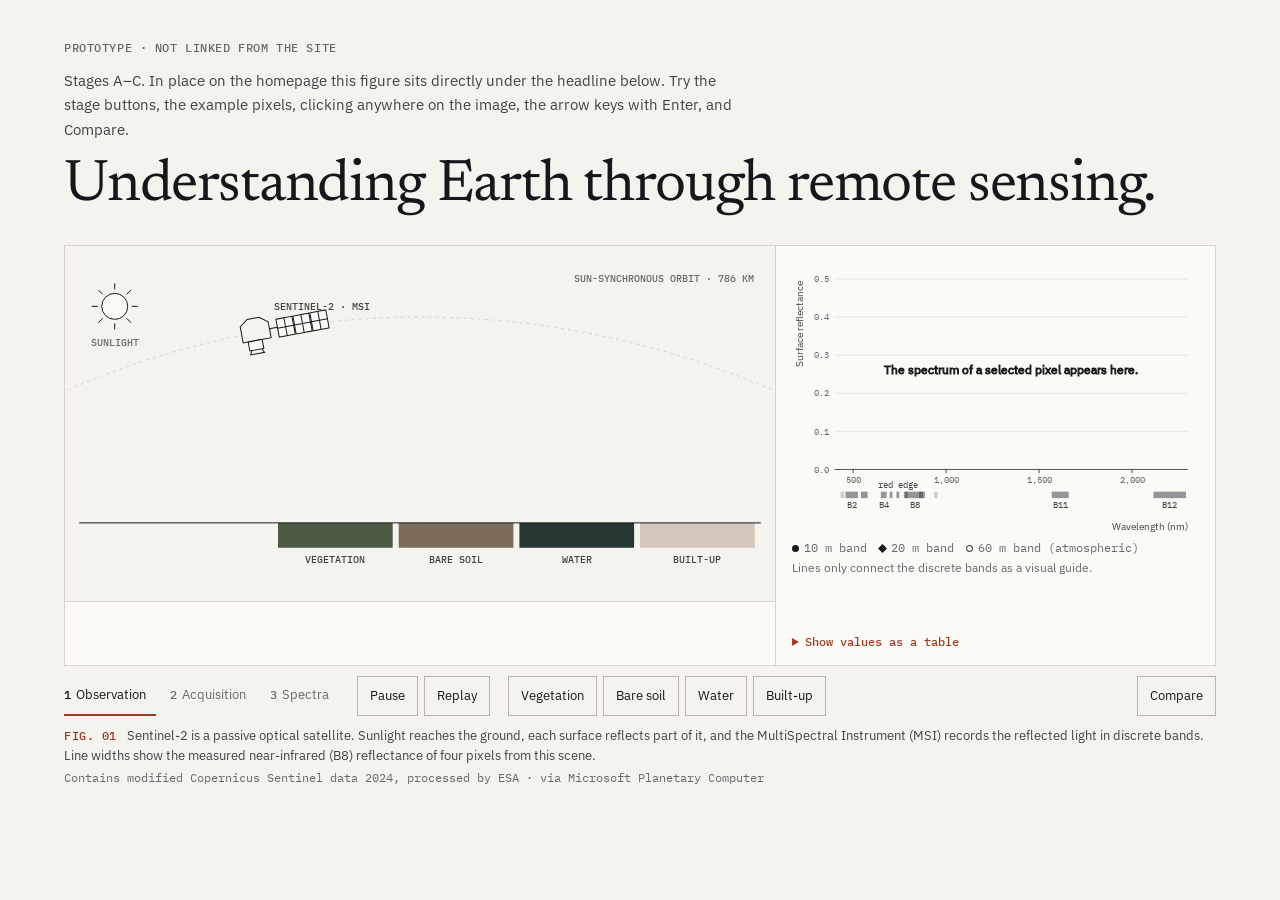
==== sentinel2-prototype.html @ f4c38069 "Prototype: interactive Sentinel-2 spectral visualization (stages A-C) - tools/sentinel2/prepare_scen" ====
<!doctype html>
<html lang="en">
  <head>
    <meta charset="utf-8">
    <meta name="viewport" content="width=device-width, initial-scale=1">
    <meta name="robots" content="noindex">
    <title>Prototype: Sentinel-2 spectral visualization</title>
    <link rel="stylesheet" href="styles.css?v=65">
    <link rel="stylesheet" href="s2-viz.css?v=1">
    <script src="s2-viz.js?v=1" defer></script>
    <style>
      body{padding:40px var(--gutter) 64px;max-width:1440px;margin:0 auto}
      .proto-note{max-width:46em;color:var(--ink-2);font-size:15px}
      .proto-h1{font:400 clamp(40px,4.6vw,72px)/1 var(--serif);letter-spacing:-.02em;margin:10px 0 28px}
    </style>
  </head>
  <body>
    <p class="eyebrow">Prototype · not linked from the site</p>
    <p class="proto-note">Stages A–C. In place on the homepage this figure sits directly under the headline below. Try the stage buttons, the example pixels, clicking anywhere on the image, the arrow keys with Enter, and Compare.</p>
    <h1 class="proto-h1">Understanding Earth through remote sensing.</h1>

    <figure class="s2viz" data-s2viz data-src="assets/s2/">
      <img class="s2viz-fallback" src="assets/s2/truecolor.webp" width="432" height="216" alt="Sentinel-2 true-colour image of the south shore of the Geiseltalsee at Braunsbedra, Germany, 28 August 2024: the lake at the top, the town in the middle and harvested fields at the bottom.">
      <figcaption><span class="fig-no">Fig. 01</span><span class="s2viz-caption">Sentinel-2 Level-2A image of the south shore of the Geiseltalsee at Braunsbedra, Germany, 28 August 2024.</span><span class="s2viz-credit">Contains modified Copernicus Sentinel data 2024, processed by ESA · via Microsoft Planetary Computer</span></figcaption>
    </figure>
  </body>
</html>
---- styles.css ----
/* ==========================================================================
   Dr. Yaron Ogen — Scientific Editorial Minimalism
   One stylesheet, one set of tokens. Colour comes from the figures; the
   interface stays in ink on map paper with a single iron-oxide accent.
   ========================================================================== */

/* Fonts (self-hosted, latin subset) */
@font-face{font-family:"Newsreader";src:url("fonts/newsreader-latin-400-normal.woff2") format("woff2");font-weight:400;font-style:normal;font-display:swap}
@font-face{font-family:"Newsreader";src:url("fonts/newsreader-latin-400-italic.woff2") format("woff2");font-weight:400;font-style:italic;font-display:swap}
@font-face{font-family:"Newsreader";src:url("fonts/newsreader-latin-500-normal.woff2") format("woff2");font-weight:500;font-style:normal;font-display:swap}
@font-face{font-family:"IBM Plex Sans";src:url("fonts/ibm-plex-sans-latin-400-normal.woff2") format("woff2");font-weight:400;font-style:normal;font-display:swap}
@font-face{font-family:"IBM Plex Sans";src:url("fonts/ibm-plex-sans-latin-400-italic.woff2") format("woff2");font-weight:400;font-style:italic;font-display:swap}
@font-face{font-family:"IBM Plex Sans";src:url("fonts/ibm-plex-sans-latin-600-normal.woff2") format("woff2");font-weight:600;font-style:normal;font-display:swap}
@font-face{font-family:"IBM Plex Mono";src:url("fonts/ibm-plex-mono-latin-400-normal.woff2") format("woff2");font-weight:400;font-style:normal;font-display:swap}
@font-face{font-family:"IBM Plex Mono";src:url("fonts/ibm-plex-mono-latin-500-normal.woff2") format("woff2");font-weight:500;font-style:normal;font-display:swap}

:root{
  color-scheme:light;
  --paper:#F5F3EE;      /* page ground, matched to the figures' own background */
  --surface:#FBFAF7;    /* figure frames, dialogs */
  --ink:#15181A;        /* all headings and body */
  --ink-2:#3E4447;      /* secondary text */
  --muted:#646A6D;      /* metadata (5.3:1 on paper) */
  --rule:#D8D4CB;       /* hairlines */
  --rule-strong:#B9B4A9;
  --accent:#9A3B22;     /* iron oxide: links, figure labels, active nav only */
  --accent-ink:#7A2C17;
  --accent-tint:#EFE3DC;
  --error:#A3261B;

  --serif:"Newsreader",Georgia,"Times New Roman",serif;
  --sans:"IBM Plex Sans",system-ui,"Segoe UI",Arial,sans-serif;
  --mono:"IBM Plex Mono",ui-monospace,Consolas,monospace;

  --side:260px;
  --gutter:clamp(20px,5vw,72px);
  --measure:38em;
}

/* Base */
*,*::before,*::after{box-sizing:border-box}
html{background:var(--paper);scroll-behavior:smooth;scroll-padding-top:80px;-webkit-text-size-adjust:100%}
body{margin:0;background:var(--paper);color:var(--ink);font:16px/1.65 var(--sans);-webkit-font-smoothing:antialiased;text-rendering:optimizeLegibility}
a{color:inherit}
img{max-width:100%}
button{font:inherit;color:inherit}
h1,h2,h3,h4,p{margin-top:0}
h1,h2{font-family:var(--serif);font-weight:400;letter-spacing:-.015em;color:var(--ink)}
h1 em,h2 em{font-style:normal;color:inherit}
::selection{background:var(--accent-tint);color:var(--ink)}
:focus-visible{outline:2px solid var(--accent);outline-offset:3px;border-radius:1px}
.screen-reader-only{position:absolute;width:1px;height:1px;padding:0;margin:-1px;overflow:hidden;clip:rect(0,0,0,0);white-space:nowrap;border:0}
.skip-link{position:fixed;z-index:200;top:8px;left:8px;padding:10px 14px;background:var(--ink);color:var(--paper);transform:translateY(-160%)}
.skip-link:focus{transform:none}

.section-wrap{padding-left:var(--gutter);padding-right:var(--gutter)}
.page-view{max-width:calc(1320px + 2 * var(--gutter));min-height:calc(100vh - 90px)}
.page-view[hidden]{display:none!important}

/* Small type roles */
.eyebrow,.project-meta,.pub-meta,.label{font:500 11.5px/1.45 var(--mono);letter-spacing:.05em;text-transform:uppercase;color:var(--muted);margin:0 0 12px}
.eyebrow-light{color:var(--muted)}

/* Links and buttons */
.button{display:inline-flex;align-items:center;gap:10px;min-height:46px;padding:0 18px;border:1px solid var(--ink);background:var(--ink);color:var(--paper);text-decoration:none;font:600 14px/1 var(--sans);cursor:pointer;touch-action:manipulation;transition:background .15s,color .15s}
.button:hover{background:var(--paper);color:var(--ink)}
.text-link{font:600 14px/1.4 var(--sans);color:var(--accent);text-decoration:underline;text-decoration-thickness:1px;text-underline-offset:4px}
.text-link:hover{color:var(--accent-ink)}
.text-link span,.button span{font-family:var(--sans)}
.article-link{display:inline-flex;align-items:center;gap:6px;margin-top:10px;color:var(--accent);font:500 12.5px/1.4 var(--mono);text-decoration:underline;text-decoration-thickness:1px;text-underline-offset:4px;text-decoration-color:color-mix(in srgb,var(--accent) 45%,transparent)}
.article-link:hover{color:var(--accent-ink);text-decoration-color:currentColor}

/* ==========================================================================
   Navigation
   ========================================================================== */
.mobile-brand{display:none}
.menu-button{display:none}
.site-sidebar{position:fixed;z-index:40;inset:0 auto 0 0;width:var(--side);padding:32px 24px 22px;background:var(--paper);border-right:1px solid var(--rule);display:flex;flex-direction:column;overflow-y:auto}
.wordmark{display:flex;align-items:center;gap:12px}
.wordmark-photo-button{flex:none;padding:0;margin:0;border:0;background:none;cursor:zoom-in;line-height:0}
.wordmark-mark{display:block;overflow:hidden}
.wordmark-photo img{display:block;width:100%;height:100%;object-fit:cover;object-position:50% 14%;filter:grayscale(1)}
.sidebar-wordmark .wordmark-mark{width:42px;height:56px}
.wordmark-name{display:block;white-space:nowrap}
.sidebar-wordmark .wordmark-sub{font-size:12px}
.sidebar-wordmark .wordmark-sub>span{display:block;white-space:nowrap}
.wordmark-text{display:block;text-decoration:none;font:500 19px/1.15 var(--serif);color:var(--ink)}
.wordmark-sub{display:block;margin-top:4px;font:12px/1.45 var(--sans);color:var(--muted)}
.primary-nav{display:flex;flex-direction:column;margin-top:40px}
.primary-nav a{display:flex;align-items:center;min-height:42px;padding:0 0 0 12px;margin-left:-12px;color:var(--ink-2);text-decoration:none;font:15px/1.2 var(--sans);border-left:2px solid transparent;transition:color .15s}
.primary-nav a:hover{color:var(--ink)}
.primary-nav a[aria-current=page]{color:var(--ink);font-weight:600;border-left-color:var(--accent)}
.primary-nav small{display:none}
.sidebar-footer{margin-top:auto;padding-top:14px;border-top:1px solid var(--rule);font:12.5px/1.6 var(--sans);color:var(--muted)}
.sidebar-footer p{margin:0 0 8px}
.sidebar-footer>a{color:var(--accent);font-weight:600;text-decoration:underline;text-underline-offset:3px;text-decoration-thickness:1px}
.sidebar-footer small{display:block;margin-top:14px;font:11.5px var(--mono)}
.main-content{margin-left:var(--side);min-width:0}
.main-content:focus{outline:none}
@media(min-width:861px) and (max-height:760px){.site-sidebar{padding-top:22px}.primary-nav{margin-top:24px}.primary-nav a{min-height:36px}}

/* ==========================================================================
   Home
   ========================================================================== */
.hero{display:grid;grid-template-columns:minmax(0,7fr) minmax(0,6fr);gap:clamp(28px,4vw,64px);align-items:end;padding-top:clamp(48px,9vh,96px);padding-bottom:40px;border-bottom:1px solid var(--ink);margin-left:var(--gutter);margin-right:var(--gutter);padding-left:0;padding-right:0;min-height:0}
.hero h1{font-size:clamp(46px,5.4vw,86px);line-height:1;letter-spacing:-.02em;margin:0 0 26px}
.hero-intro{font-size:17.5px;line-height:1.65;color:var(--ink-2);max-width:32em;margin:0 0 30px}
.hero-actions{display:flex;flex-wrap:wrap;align-items:center;gap:14px 24px}
.hero-plate{margin:0}
.hero-plate .image-lightbox-trigger{padding:10px}
.scales-intro{margin:40px var(--gutter) 0;font:500 11.5px/1.45 var(--mono);letter-spacing:.05em;text-transform:uppercase;color:var(--muted)}
.scales{display:grid;grid-template-columns:repeat(4,minmax(0,1fr));margin:14px var(--gutter) 0;border-top:1px solid var(--rule);border-bottom:1px solid var(--rule);padding:0;list-style:none}
.scales li{padding:22px 22px 26px;border-left:1px solid var(--rule)}
.scales li:first-child{border-left:0;padding-left:0}
.scales .label{color:var(--accent);margin-bottom:8px}
.scales h2{font:500 19px/1.3 var(--serif);letter-spacing:0;margin:0 0 6px}
.scales p{margin:0 0 10px;font-size:14px;line-height:1.6;color:var(--muted)}
.scales a{font:500 12.5px var(--mono);color:var(--accent);text-decoration:underline;text-underline-offset:3px;text-decoration-thickness:1px}

/* ==========================================================================
   Figures (shared)
   ========================================================================== */
.image-lightbox-trigger{position:relative;display:block;width:100%;padding:8px;border:1px solid var(--rule);background:var(--surface);cursor:zoom-in;line-height:0;text-align:left;transition:border-color .15s}
.image-lightbox-trigger:hover{border-color:var(--rule-strong)}
.image-lightbox-trigger img{display:block;width:100%;height:auto;object-fit:contain}
.image-zoom-hint{position:absolute;right:14px;bottom:14px;padding:6px 9px;background:var(--ink);color:var(--paper);font:500 11.5px/1 var(--mono);opacity:0;transition:opacity .15s}
.image-zoom-hint span{margin-left:4px}
.image-lightbox-trigger:hover .image-zoom-hint,.image-lightbox-trigger:focus-visible .image-zoom-hint{opacity:1}
figcaption,.fig-caption{margin-top:10px;font:13px/1.55 var(--sans);color:var(--ink-2)}
.fig-no{display:inline-block;margin-right:10px;font:500 11.5px/1.55 var(--mono);letter-spacing:.05em;color:var(--accent);text-transform:uppercase}

/* ==========================================================================
   Section headings
   ========================================================================== */
.section{padding-top:clamp(56px,9vh,96px);padding-bottom:clamp(64px,10vh,112px)}
.section-heading{display:grid;grid-template-columns:minmax(0,6fr) minmax(0,7fr);gap:clamp(20px,4vw,64px);align-items:end;margin-bottom:40px;padding-bottom:18px;border-bottom:1px solid var(--ink)}
.section-heading .eyebrow{margin-bottom:10px}
.section-heading h2,.about-copy h2,.experience-intro h2,.contact-content h2{font-size:clamp(34px,3.8vw,54px);line-height:1.05;margin:0}
.heading-aside{margin:0;max-width:36em;color:var(--ink-2);font-size:15px;line-height:1.6}

/* ==========================================================================
   Expertise — figure-led atlas
   ========================================================================== */
.expertise-grid{display:grid;grid-template-columns:repeat(12,minmax(0,1fr));gap:56px 36px}
.service-card{grid-column:span 4;display:flex;flex-direction:column;min-width:0}
.service-card:nth-child(1){grid-column:span 7}
.service-card:nth-child(2){grid-column:span 5}
.service-card .card-number{display:none}
.service-image{margin:0 0 16px}
.service-image figcaption{font-size:12.5px;color:var(--muted)}
.service-card h3{font:600 18px/1.35 var(--sans);letter-spacing:-.01em;margin:0 0 6px}
.service-card>p{margin:0 0 12px;font-size:15px;line-height:1.6;color:var(--ink-2);max-width:var(--measure)}
.service-card ul{list-style:none;margin:4px 0 0;padding:12px 0 0;border-top:1px solid var(--rule);font:12.5px/1.75 var(--mono);color:var(--muted)}
.service-card li{display:inline}
.service-card li+li::before{content:" · ";color:var(--rule-strong)}

/* ==========================================================================
   Research — notebook rows
   ========================================================================== */
.research-project-grid{border-top:1px solid var(--rule)}
.research-project-card{display:grid;grid-template-columns:minmax(180px,300px) minmax(0,1fr);gap:clamp(22px,4vw,56px);padding:36px 0;border-bottom:1px solid var(--rule);align-items:start}
.research-row-media{min-width:0}
.project-image{margin:0}
.project-image img{display:block;width:auto;max-width:100%;height:auto;max-height:220px;border:1px solid var(--rule);background:var(--surface)}
.project-image figcaption{font-size:12.5px;color:var(--muted)}
.research-row-copy{min-width:0;display:flex;flex-direction:column;align-items:flex-start}
.research-row-copy .project-meta{color:var(--accent)}
.research-project-card h3{font:500 clamp(22px,2.1vw,28px)/1.2 var(--serif);letter-spacing:-.01em;margin:0 0 10px}
.research-summary{margin:0 0 16px;font-size:15.5px;line-height:1.65;color:var(--ink-2);max-width:var(--measure)}
.research-row-actions{display:flex;flex-wrap:wrap;gap:10px;margin:0 0 16px}
.read-more-open,.project-gallery-open{display:inline-flex;align-items:center;gap:8px;min-height:42px;padding:0 14px;border:1px solid var(--rule-strong);background:transparent;color:var(--ink);font:600 13.5px/1 var(--sans);cursor:pointer;touch-action:manipulation;transition:border-color .15s,background .15s}
.read-more-open:hover,.project-gallery-open:hover{border-color:var(--ink);background:var(--surface)}
.gallery-photo-count{font:400 12px var(--mono);color:var(--muted)}
.project-topic{display:block;font:12px/1.6 var(--mono);color:var(--muted)}
.research-row-copy>.project-topic{margin-top:auto}

/* Read-more dialog */
.read-more-dialog{display:none;flex-direction:column;width:min(760px,calc(100vw - 32px));max-height:calc(100dvh - 32px);padding:0;border:1px solid var(--rule-strong);background:var(--surface);color:var(--ink);overflow:hidden}
.read-more-dialog[open]{display:flex}
.read-more-dialog::backdrop{background:rgba(21,24,26,.55)}
.read-more-toolbar{display:flex;justify-content:space-between;align-items:flex-start;gap:18px;padding:22px 24px 16px;border-bottom:1px solid var(--rule)}
.read-more-toolbar .eyebrow{margin-bottom:6px;color:var(--accent)}
.read-more-toolbar h2{font:500 clamp(22px,2.4vw,28px)/1.2 var(--serif);margin:0}
.read-more-body{overflow:auto;padding:22px 24px 28px;font-size:15.5px;line-height:1.7;color:var(--ink-2)}
.read-more-body p{margin:0 0 14px;max-width:var(--measure)}
.read-more-figure{margin:0 0 22px}
.read-more-figure img{display:block;width:100%;height:auto;border:1px solid var(--rule)}
.read-more-body .project-topic{margin-top:18px;padding-top:12px;border-top:1px solid var(--rule)}

/* ==========================================================================
   Highlights — journal articles
   ========================================================================== */
.highlight-pub{display:grid;grid-template-columns:minmax(0,5fr) minmax(0,7fr);gap:clamp(24px,4vw,64px);padding:48px 0;border-bottom:1px solid var(--rule);align-items:start}
.highlight-pub:first-of-type{padding-top:8px}
.highlight-figure{margin:0;position:sticky;top:32px}
.highlight-figure img{display:block;width:100%;height:auto;padding:8px;border:1px solid var(--rule);background:var(--surface)}
.highlight-figure figcaption{font-size:13px;color:var(--ink-2)}
.highlight-body{min-width:0;max-width:44em}
.highlight-pub .pub-meta{font:500 11.5px/1.5 var(--mono);color:var(--accent);margin-bottom:10px}
.highlight-pub h3{font:500 clamp(22px,2.2vw,30px)/1.22 var(--serif);letter-spacing:-.01em;margin:0 0 8px}
.highlight-pub h4{font:500 11.5px/1.4 var(--mono);letter-spacing:.06em;text-transform:uppercase;color:var(--muted);margin:26px 0 8px;padding-top:12px;border-top:1px solid var(--rule)}
.highlight-pub p,.highlight-pub li{font-size:15.5px;line-height:1.7;color:var(--ink-2)}
.highlight-pub p{margin:0 0 12px}
.highlight-pub ul,.highlight-pub ol{margin:0 0 12px;padding-left:20px}
.highlight-pub li{margin-bottom:8px}
.highlight-pub li strong{color:var(--ink);font-weight:600}
.citation-count{display:inline-flex;align-items:baseline;gap:8px;margin:6px 0 4px!important;font:12.5px/1.4 var(--mono)!important;color:var(--muted)!important}
.citation-count strong{font:500 26px/1 var(--serif);color:var(--ink)}
.threshold-method{margin-top:22px;padding:4px 20px 8px;background:var(--surface);border:1px solid var(--rule)}
.threshold-method h4{border-top:0;padding-top:14px;margin-top:0}

/* ==========================================================================
   Publications — bibliography
   ========================================================================== */
.publication-list{border-top:1px solid var(--rule)}
.publication{display:grid;grid-template-columns:96px minmax(0,1fr) 170px;gap:0 28px;padding:22px 0;border-bottom:1px solid var(--rule);align-items:start}
.pub-year{font:500 14px/1.6 var(--mono);color:var(--ink);padding-top:2px}
.pub-year-repeat{color:transparent}
.publication h3{font:500 20px/1.32 var(--serif);letter-spacing:-.005em;margin:0 0 6px;max-width:44em}
.publication p{margin:0;font-size:14px;line-height:1.6;color:var(--muted)}
.publication p b{color:var(--ink);font-weight:600}
.publication p em{color:var(--ink-2)}
.publication .article-link{margin-top:8px}
.pub-type{font:12px/1.5 var(--mono);color:var(--muted);text-align:right;padding-top:4px}
.publication-footnote{margin:16px 0 0;font-size:13px;color:var(--muted)}

/* ==========================================================================
   About + Career
   ========================================================================== */
.about-page{padding-left:var(--gutter);padding-right:var(--gutter)}
.about-page .section-wrap{padding-left:0;padding-right:0}
.about-band{padding-top:clamp(56px,9vh,96px);padding-bottom:64px;border-bottom:1px solid var(--ink)}
.about-inner{display:grid;grid-template-columns:minmax(0,4fr) minmax(0,8fr);gap:clamp(28px,5vw,80px);align-items:start}
.about-left .eyebrow{margin-bottom:16px}
.about-photo-box{max-width:320px}
.about-photo-button{display:block;width:100%;padding:0;border:0;background:none;cursor:zoom-in;line-height:0}
.about-photo-button img{display:block;width:100%;height:auto;aspect-ratio:896/1195;object-fit:cover}
.about-copy h2{margin-bottom:26px}
.about-copy p{font-size:16px;line-height:1.75;color:var(--ink-2);max-width:var(--measure);margin:0 0 16px}
.about-copy .about-lead{font:400 21px/1.5 var(--serif);color:var(--ink)}
.about-facts{display:grid;grid-template-columns:repeat(3,minmax(0,1fr));max-width:var(--measure);margin-top:32px;border-top:1px solid var(--ink);border-bottom:1px solid var(--rule)}
.about-facts span{padding:14px 14px 16px 0;font:500 26px/1.1 var(--serif);color:var(--ink)}
.about-facts span+span{padding-left:14px;border-left:1px solid var(--rule)}
.about-facts i{display:block;margin-top:6px;font:400 12px/1.4 var(--mono);font-style:normal;color:var(--muted)}

.experience-band{padding-top:64px;padding-bottom:clamp(64px,10vh,112px)}
.experience-inner{display:grid;grid-template-columns:minmax(0,4fr) minmax(0,8fr);gap:clamp(28px,5vw,80px)}
.experience-intro>p:not(.eyebrow){margin-top:14px;color:var(--ink-2);max-width:22em}
.timeline{border-left:1px solid var(--rule-strong);margin-left:6px}
.timeline article{position:relative;display:grid;grid-template-columns:170px minmax(0,1fr);gap:20px;padding:4px 0 32px 28px}
.timeline article::before{content:"";position:absolute;left:-5px;top:9px;width:9px;height:9px;border-radius:50%;background:var(--paper);border:1px solid var(--accent)}
.timeline-date{font:500 12.5px/1.6 var(--mono);color:var(--accent);padding-top:2px}
.timeline h3{font:500 21px/1.3 var(--serif);margin:0 0 2px}
.timeline-org{font-size:14px;color:var(--muted);margin:0 0 8px}
.timeline article p:last-child{font-size:15px;line-height:1.65;color:var(--ink-2);margin:0;max-width:var(--measure)}

/* ==========================================================================
   Media
   ========================================================================== */
.media-language{margin:40px 0 10px;color:var(--accent)}
.media-section .section-heading+.media-language{margin-top:0}
.media-row{display:grid;grid-template-columns:minmax(0,1.3fr) minmax(0,1fr) auto;gap:20px;align-items:baseline;padding:14px 0;border-bottom:1px solid var(--rule)}
.media-row h3{font:500 19px/1.3 var(--serif);margin:0}
.media-row p{margin:0;font:12.5px var(--mono);color:var(--muted)}
.media-row .article-link{margin:0;white-space:nowrap}

/* ==========================================================================
   Contact
   ========================================================================== */
.contact-section{padding-top:clamp(56px,9vh,96px);padding-bottom:48px}
.contact-content{display:grid;grid-template-columns:minmax(0,5fr) minmax(0,7fr);gap:clamp(28px,5vw,80px);align-items:start;padding-top:18px;border-top:1px solid var(--ink)}
.contact-intro{margin:20px 0 22px;font-size:16px;color:var(--ink-2);max-width:26em}
.email-link{display:inline-block;font:400 clamp(22px,2.4vw,30px)/1.3 var(--serif);color:var(--ink);text-decoration:underline;text-decoration-color:var(--accent);text-decoration-thickness:1px;text-underline-offset:6px;overflow-wrap:anywhere}
.email-link span{font-family:var(--sans);font-size:.7em;margin-left:6px;color:var(--accent)}
.contact-form{max-width:640px}
.form-field{margin-bottom:22px}
.form-field label{display:block;margin-bottom:6px;font:500 11.5px/1.4 var(--mono);letter-spacing:.05em;text-transform:uppercase;color:var(--ink-2)}
.form-field label span{text-transform:none;letter-spacing:0;color:var(--muted)}
.form-field input,.form-field textarea{display:block;width:100%;min-height:46px;padding:10px 12px;border:1px solid var(--rule-strong);border-radius:0;background:var(--surface);color:var(--ink);font:16px/1.5 var(--sans);resize:vertical}
.form-field textarea{min-height:140px}
.form-field input:focus-visible,.form-field textarea:focus-visible{outline:2px solid var(--accent);outline-offset:0;border-color:var(--accent)}
.form-field [aria-invalid=true]{border-color:var(--error)}
.field-error{margin:6px 0 0;color:var(--error);font-size:13px}
.field-error:empty{display:none}
.form-privacy{font-size:13px;color:var(--muted);margin:0 0 18px}
.form-status{min-height:20px;margin:10px 0 0;font-size:14px;color:var(--ink-2)}
.form-error-summary{margin-bottom:22px;padding:14px 16px;border:1px solid var(--error);border-left-width:3px;background:var(--surface)}
.form-error-summary h3{margin:0 0 6px;font:600 15px var(--sans);color:var(--error)}
.form-error-summary ul{margin:0;padding-left:18px;font-size:14px}
.form-error-summary a{color:var(--error)}
.contact-bottom{display:flex;justify-content:space-between;gap:16px;margin-top:72px;padding-top:14px;border-top:1px solid var(--rule);font:12px/1.6 var(--mono);color:var(--muted)}

/* Footer */
.site-footer{margin-left:var(--side);padding:22px var(--gutter) 26px;border-top:1px solid var(--rule);display:grid;grid-template-columns:1.2fr 1.2fr auto auto;gap:16px 28px;align-items:baseline;font-size:13px;color:var(--muted)}
.footer-name{font:500 16px var(--serif);color:var(--ink);text-decoration:none}
.footer-name span{display:block;margin-top:2px;font:12px var(--sans);color:var(--muted)}
.back-top{color:var(--accent);text-decoration:underline;text-underline-offset:3px}
.site-footer small{font:12px var(--mono)}

/* ==========================================================================
   Dialogs: image lightbox, portrait, project gallery
   ========================================================================== */
.image-lightbox{width:min(1100px,calc(100vw - 32px));max-width:none;max-height:calc(100dvh - 32px);padding:16px;border:1px solid var(--rule-strong);background:var(--surface);color:var(--ink);overflow:auto}
.image-lightbox::backdrop{background:rgba(21,24,26,.6)}
.portrait-lightbox{width:min(560px,calc(100vw - 32px))}
.lightbox-toolbar{display:flex;justify-content:space-between;align-items:center;gap:16px;margin-bottom:12px}
.lightbox-toolbar p{margin:0;font-size:14px;color:var(--ink-2)}
.lightbox-close,.read-more-close,.project-gallery-close{flex:0 0 44px;display:grid;place-items:center;width:44px;height:44px;padding:0;border:1px solid var(--rule-strong);background:var(--paper);color:var(--ink);font-size:24px;line-height:1;cursor:pointer;touch-action:manipulation}
.lightbox-close:hover,.read-more-close:hover,.project-gallery-close:hover{border-color:var(--ink)}
.lightbox-image{display:block;width:100%;height:auto;max-height:calc(100dvh - 140px);object-fit:contain}
.lightbox-help{margin:10px 0 0;font:12px var(--mono);color:var(--muted)}

.project-gallery{display:none;flex-direction:column;position:fixed;inset:0;width:100vw;height:100dvh;max-width:none;max-height:none;margin:0;padding:clamp(12px,2vw,24px);border:0;background:var(--surface);color:var(--ink);overflow:hidden}
.project-gallery[open]{display:flex}
.project-gallery::backdrop{background:var(--surface)}
.project-gallery-toolbar{display:flex;align-items:center;justify-content:space-between;gap:18px;flex:none;padding-bottom:12px;margin-bottom:12px;border-bottom:1px solid var(--rule)}
.project-gallery-toolbar .eyebrow{margin-bottom:4px}
.project-gallery-toolbar h2{margin:0;font:500 clamp(20px,2.4vw,28px)/1.2 var(--serif)}
.project-gallery-close-form{flex:none;margin:0}
.project-gallery-stage{position:relative;display:flex;flex:1 1 0;align-items:center;justify-content:center;min-width:0;min-height:0;overflow:hidden}
.project-gallery-image-frame{display:grid;place-items:center;flex:none;max-width:100%;max-height:100%;overflow:hidden}
.project-gallery-image{display:block;width:100%;height:100%;object-fit:contain}
.gallery-arrow{position:absolute;top:50%;z-index:1;display:grid;place-items:center;width:46px;height:46px;transform:translateY(-50%);border:1px solid var(--rule-strong);background:var(--surface);color:var(--ink);font-size:20px;cursor:pointer;touch-action:manipulation}
.gallery-arrow:hover{border-color:var(--ink)}
.gallery-arrow[hidden]{display:none}
.gallery-previous{left:8px}.gallery-next{right:8px}
.project-gallery-thumbnails{display:flex;flex:none;justify-content:center;gap:8px;padding:12px 2px 2px;overflow-x:auto}
.project-gallery-thumbnails[hidden]{display:none}
.gallery-thumbnail{flex:0 0 76px;width:76px;height:64px;padding:3px;border:1px solid var(--rule);background:var(--paper);cursor:pointer}
.gallery-thumbnail img{display:block;width:100%;height:100%;object-fit:contain}
.gallery-thumbnail[aria-pressed=true]{border:2px solid var(--accent)}
.project-gallery-footer{display:flex;justify-content:space-between;gap:16px;flex:none;margin-top:10px}
.project-gallery-caption{margin:0;font-size:14px;color:var(--ink-2)}
.project-gallery-position{margin:0;flex:none;font:12px var(--mono);color:var(--muted)}

.image-lightbox[open],.read-more-dialog[open],.project-gallery[open]{animation:dialog-in .15s ease-out}
@keyframes dialog-in{from{opacity:0}to{opacity:1}}

/* ==========================================================================
   Responsive
   ========================================================================== */
@media(max-width:1180px){
  .expertise-grid{grid-template-columns:repeat(2,minmax(0,1fr))}
  .service-card,.service-card:nth-child(1),.service-card:nth-child(2){grid-column:span 1}
  .service-card:nth-child(1){grid-column:span 2}
  .publication{grid-template-columns:80px minmax(0,1fr)}
  .pub-type{grid-column:2;text-align:left;padding-top:6px}
}
@media(max-width:860px){
  :root{--side:0px}
  html{scroll-padding-top:72px}
  .mobile-brand{position:sticky;top:0;z-index:50;display:flex;align-items:center;justify-content:space-between;gap:12px;height:64px;padding:0 16px 0 20px;background:var(--paper);border-bottom:1px solid var(--rule)}
  .mobile-brand .wordmark-mark{width:34px;height:44px}
  .mobile-brand .wordmark-text{font-size:17px}
  .mobile-brand .wordmark-sub{font-size:11.5px}
  .menu-button{display:inline-flex;flex-direction:column;justify-content:center;align-items:center;gap:5px;flex:none;width:44px;height:44px;padding:0;border:1px solid var(--rule-strong);background:transparent;cursor:pointer;touch-action:manipulation}
  .menu-button span{display:block;width:18px;height:1.5px;background:var(--ink);transition:transform .15s,opacity .15s}
  .menu-button[aria-expanded=true] span:nth-child(1){transform:translateY(6.5px) rotate(45deg)}
  .menu-button[aria-expanded=true] span:nth-child(2){opacity:0}
  .menu-button[aria-expanded=true] span:nth-child(3){transform:translateY(-6.5px) rotate(-45deg)}
  .site-sidebar{display:none;inset:64px 0 auto 0;width:auto;max-height:calc(100dvh - 64px);padding:8px 20px 20px;border-right:0;border-bottom:1px solid var(--ink)}
  .site-sidebar.is-open{display:block}
  .sidebar-wordmark{display:none}
  .primary-nav{margin-top:0}
  .primary-nav a{min-height:50px;font-size:17px;border-bottom:1px solid var(--rule)}
  .sidebar-footer{margin-top:16px;border-top:0}
  .main-content,.site-footer{margin-left:0}

  .hero{grid-template-columns:1fr;gap:32px;padding-top:36px}
  .hero h1{font-size:clamp(42px,11.5vw,64px);margin-bottom:18px}
  .hero-intro{font-size:16.5px}
  .scales{grid-template-columns:1fr 1fr}
  .scales li{padding:18px 14px 20px 0!important;border-left:0}
  .scales li:nth-child(2n){padding-left:14px!important;border-left:1px solid var(--rule)}
  .scales li:nth-child(-n+2){border-bottom:1px solid var(--rule)}

  .section-heading,.about-inner,.experience-inner,.contact-content{grid-template-columns:1fr;gap:14px}
  .heading-aside{font-size:15px}
  .about-inner,.experience-inner,.contact-content{gap:28px}
  .about-photo-box{max-width:240px}

  .research-project-card{grid-template-columns:1fr;gap:16px;padding:28px 0}
  .highlight-pub{grid-template-columns:1fr;gap:20px;padding:36px 0}
  .highlight-figure{position:static;max-width:520px}

  .timeline article{grid-template-columns:1fr;gap:4px;padding-left:22px}
  .site-footer{grid-template-columns:1fr 1fr}
}
@media(max-width:560px){
  .expertise-grid{grid-template-columns:1fr;gap:44px}
  .service-card:nth-child(1){grid-column:span 1}
  .scales{grid-template-columns:1fr}
  .scales li,.scales li:nth-child(2n){padding:16px 0!important;border-left:0;border-bottom:1px solid var(--rule)}
  .scales li:last-child{border-bottom:0}
  .publication{grid-template-columns:1fr;gap:2px}
  .pub-year-repeat{display:none}
  .pub-type{grid-column:1}
  .media-row{grid-template-columns:1fr;gap:4px}
  .about-facts{grid-template-columns:1fr}
  .about-facts span+span{padding-left:0;border-left:0;border-top:1px solid var(--rule)}
  .contact-bottom{flex-direction:column;gap:4px}
  .site-footer{grid-template-columns:1fr}
  .project-gallery-footer{flex-direction:column;gap:4px}
}

/* Preferences */
@media(prefers-reduced-motion:reduce){
  html{scroll-behavior:auto}
  *,*::before,*::after{animation:none!important;transition:none!important}
}
@media(prefers-contrast:more){
  :root{--muted:#3E4447;--ink-2:#15181A;--rule:#8E8A82;--rule-strong:#5C5953}
}
@media print{
  .site-sidebar,.mobile-brand,.skip-link,.hero-actions,.research-row-actions,.read-more-open{display:none!important}
  .main-content,.site-footer{margin-left:0}
  .page-view[hidden]{display:block!important}
}
---- s2-viz.css ----
/* Sentinel-2 spectral visualization (s2-viz.js). Uses the site tokens from styles.css. */
.s2viz{margin:0}
.s2viz-fallback{display:block;width:100%;height:auto;aspect-ratio:2/1;object-fit:cover;border:1px solid var(--rule)}
.s2viz-body{display:grid;grid-template-columns:minmax(0,1.62fr) minmax(300px,1fr);border:1px solid var(--rule);background:var(--surface)}
.s2viz-stagecol{min-width:0;border-right:1px solid var(--rule)}
.s2viz-stage{position:relative;min-width:0;background:var(--paper)}
.s2viz-canvas{display:block;width:100%;aspect-ratio:2/1;cursor:crosshair;touch-action:manipulation}
.s2viz-canvas:focus-visible{outline:2px solid var(--accent);outline-offset:-2px}
.s2viz-loupe{position:absolute;top:10px;right:10px;border:1px solid var(--ink);background:var(--paper);opacity:0;transition:opacity .2s;pointer-events:none}
.s2viz-loupe-key{position:absolute;top:calc(10px + var(--loupe,150px));right:10px;margin:4px 0 0;padding:3px 6px;background:rgba(21,24,26,.78);color:#fff;font:500 10px/1.4 var(--mono);opacity:0;transition:opacity .2s;pointer-events:none;white-space:nowrap}
.s2viz-loupe-key span{display:inline-block;width:10px;height:8px;margin:0 3px 0 6px;vertical-align:-1px}
.s2viz-loupe-key .k10{border:2px solid var(--accent);margin-left:0}
.s2viz-loupe-key .k20{border:1.5px dashed #ffd9c7}
.s2viz-loupe-key .k60{border:1.5px dotted #fff}

.s2viz-panel{display:flex;flex-direction:column;min-width:0;padding:14px 16px 12px}
.s2viz-pixel{min-height:64px;padding:12px 16px 14px;border-top:1px solid var(--rule)}
.s2viz-pixel p{margin:0}
.s2viz-pixel-name{font:500 19px/1.25 var(--serif);color:var(--ink)}
.s2viz-pixel-meta{margin-top:3px!important;font:12px/1.5 var(--mono);color:var(--muted)}
.s2viz-pixel-meta b{font-weight:500;color:var(--ink-2)}
.s2viz-note{margin-top:6px!important;font-size:12.5px;line-height:1.5;color:var(--ink-2)}
.s2viz-chart{display:block;width:100%;height:auto;margin-top:6px;overflow:visible}
.s2viz-chart .grid{stroke:var(--rule);stroke-width:.6}
.s2viz-chart .axis{stroke:var(--ink);stroke-width:.8}
.s2viz-chart .tick{font:10px var(--mono);fill:var(--muted)}
.s2viz-chart .band-label{fill:var(--ink-2)}
.s2viz-chart .empty{font:13px var(--sans);fill:var(--muted)}
.s2viz-chart .axis-label{font:500 10.5px var(--sans);fill:var(--ink-2)}
.s2viz-chart .band{fill:var(--ink-2);opacity:.55}
.s2viz-chart .band.r60{fill:var(--muted);opacity:.3}
.s2viz-chart .guide{fill:none;stroke-width:1;stroke-linejoin:round}
.s2viz-chart .current{fill:var(--ink);stroke:var(--ink)}
.s2viz-chart .pinned{fill:var(--accent);stroke:var(--accent)}
.s2viz-chart .guide.current{stroke:var(--ink-2);fill:none}
.s2viz-chart .guide.pinned{stroke:var(--accent);fill:none;stroke-dasharray:3 3}
.s2viz-chart .hollow{fill:var(--surface);stroke-width:1.3}
.s2viz-chart circle:not(.hollow),.s2viz-chart rect:not(.band){stroke:none}
.s2viz-legend{display:flex;flex-wrap:wrap;gap:4px 12px;margin:6px 0 0;font:11.5px/1.4 var(--mono);color:var(--muted)}
.s2viz-legend i{display:inline-block;width:7px;height:7px;margin-right:5px;background:var(--ink);vertical-align:0}
.s2viz-legend .m10{border-radius:50%}
.s2viz-legend .m20{transform:rotate(45deg) scale(.9)}
.s2viz-legend .m60{border-radius:50%;background:transparent;border:1.3px solid var(--ink)}
.s2viz-legend .guide{flex-basis:100%;font-family:var(--sans);font-size:12px}
.s2viz-table{margin-top:auto;padding-top:8px;font-size:13px}
.s2viz-table summary{cursor:pointer;font:500 12px var(--mono);color:var(--accent);padding:4px 0}
.s2viz-table table{width:100%;margin-top:6px;border-collapse:collapse;font:12px/1.4 var(--mono)}
.s2viz-table caption{text-align:left;color:var(--muted);padding-bottom:4px}
.s2viz-table th,.s2viz-table td{padding:3px 6px 3px 0;border-bottom:1px solid var(--rule);text-align:right}
.s2viz-table th[scope=row],.s2viz-table thead th:first-child{text-align:left}
.s2viz-table thead th{font-weight:500;color:var(--ink-2)}

.s2viz-controls{display:flex;flex-wrap:wrap;align-items:center;gap:10px 18px;padding:10px 0 0}
.s2viz-controls button{min-height:40px;padding:0 12px;border:1px solid var(--rule-strong);background:transparent;color:var(--ink);font:500 13px/1 var(--sans);cursor:pointer;touch-action:manipulation}
.s2viz-controls button:hover{border-color:var(--ink)}
.s2viz-controls button:disabled{opacity:.45;cursor:default}
.s2viz-controls button[aria-pressed=true]{border-color:var(--ink);background:var(--ink);color:var(--paper)}
.s2viz-steps{display:flex;gap:0}
.s2viz-steps button{border-width:0 0 2px;border-color:transparent;padding:0 10px 0 0;min-height:40px;color:var(--muted)}
.s2viz-steps button span{font:500 11.5px var(--mono);color:inherit;margin-right:2px}
.s2viz-steps button[aria-current=step]{color:var(--ink);border-bottom-color:var(--accent)}
.s2viz-steps button+button{margin-left:14px}
.s2viz-transport,.s2viz-examples{display:flex;flex-wrap:wrap;gap:6px}
.s2viz-pin{margin-left:auto}
.s2viz-credit{display:block;margin-top:4px;font:12px var(--mono);color:var(--muted)}

@media(max-width:1180px){
  .s2viz-body{grid-template-columns:1fr}
  .s2viz-stagecol{border-right:0;border-bottom:1px solid var(--rule)}
}
@media(max-width:560px){
  .s2viz-controls{gap:10px}
  .s2viz-steps{width:100%}
  .s2viz-examples{width:100%}
  .s2viz-examples button{flex:1 1 calc(50% - 6px)}
  .s2viz-pin{margin-left:0}
  .s2viz-loupe,.s2viz-loupe-key{display:none}
}
@media(prefers-reduced-motion:reduce){.s2viz-loupe,.s2viz-loupe-key{transition:none}}
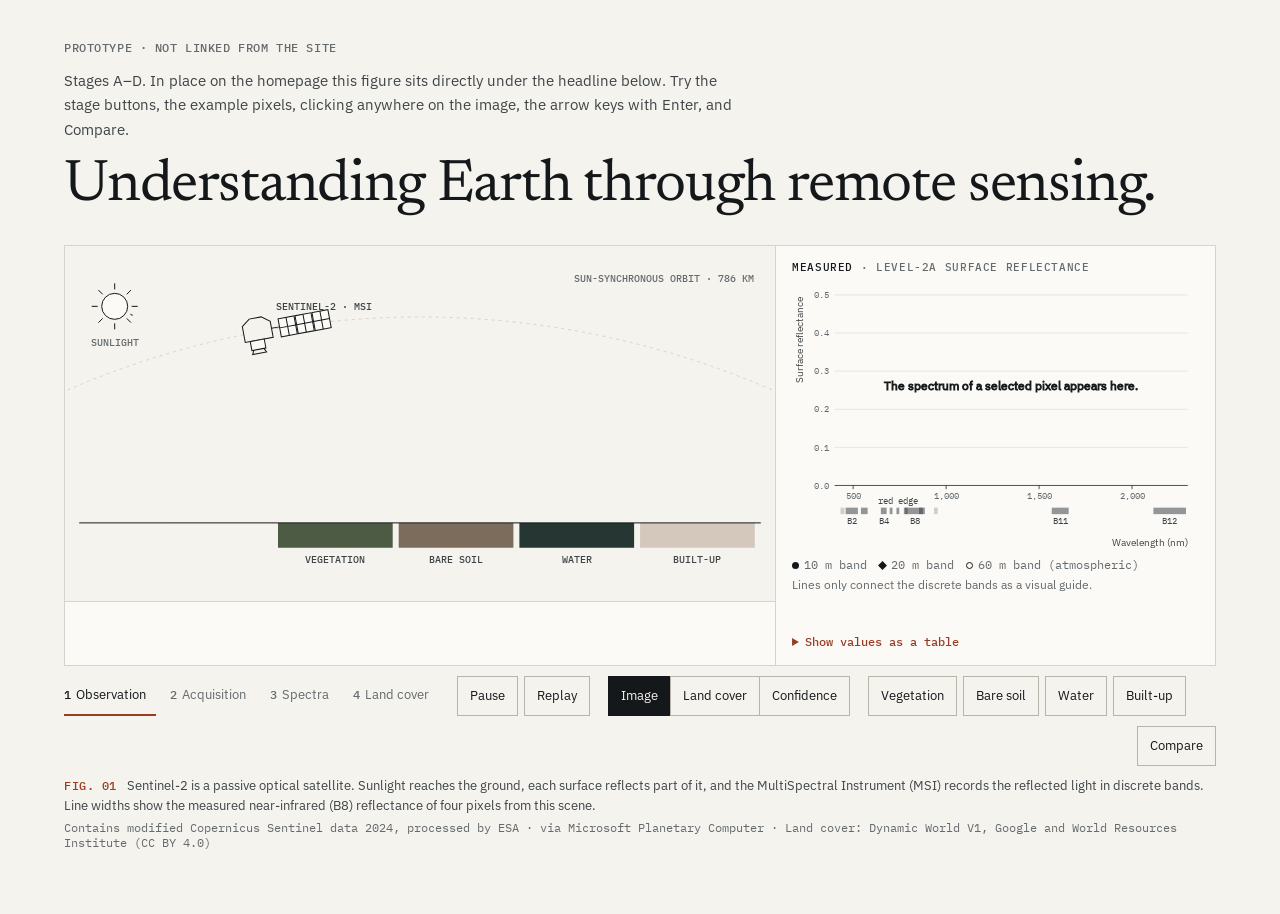
==== commit 9e32fc1e: "Sentinel-2 visualization: Dynamic World stage D and homepage integration - tools/sentinel2/prepare_d" ====
--- a/sentinel2-prototype.html
+++ b/sentinel2-prototype.html
@@ -5,9 +5,9 @@
     <meta name="viewport" content="width=device-width, initial-scale=1">
     <meta name="robots" content="noindex">
     <title>Prototype: Sentinel-2 spectral visualization</title>
-    <link rel="stylesheet" href="styles.css?v=65">
-    <link rel="stylesheet" href="s2-viz.css?v=1">
-    <script src="s2-viz.js?v=1" defer></script>
+    <link rel="stylesheet" href="styles.css?v=66">
+    <link rel="stylesheet" href="s2-viz.css?v=2">
+    <script src="s2-viz.js?v=2" defer></script>
     <style>
       body{padding:40px var(--gutter) 64px;max-width:1440px;margin:0 auto}
       .proto-note{max-width:46em;color:var(--ink-2);font-size:15px}
@@ -16,12 +16,12 @@
   </head>
   <body>
     <p class="eyebrow">Prototype · not linked from the site</p>
-    <p class="proto-note">Stages A–C. In place on the homepage this figure sits directly under the headline below. Try the stage buttons, the example pixels, clicking anywhere on the image, the arrow keys with Enter, and Compare.</p>
+    <p class="proto-note">Stages A–D. In place on the homepage this figure sits directly under the headline below. Try the stage buttons, the example pixels, clicking anywhere on the image, the arrow keys with Enter, and Compare.</p>
     <h1 class="proto-h1">Understanding Earth through remote sensing.</h1>
 
     <figure class="s2viz" data-s2viz data-src="assets/s2/">
       <img class="s2viz-fallback" src="assets/s2/truecolor.webp" width="432" height="216" alt="Sentinel-2 true-colour image of the south shore of the Geiseltalsee at Braunsbedra, Germany, 28 August 2024: the lake at the top, the town in the middle and harvested fields at the bottom.">
-      <figcaption><span class="fig-no">Fig. 01</span><span class="s2viz-caption">Sentinel-2 Level-2A image of the south shore of the Geiseltalsee at Braunsbedra, Germany, 28 August 2024.</span><span class="s2viz-credit">Contains modified Copernicus Sentinel data 2024, processed by ESA · via Microsoft Planetary Computer</span></figcaption>
+      <figcaption><span class="fig-no">Fig. 01</span><span class="s2viz-caption">Sentinel-2 Level-2A image of the south shore of the Geiseltalsee at Braunsbedra, Germany, 28 August 2024.</span><span class="s2viz-credit">Contains modified Copernicus Sentinel data 2024, processed by ESA · via Microsoft Planetary Computer · Land cover: Dynamic World V1, Google and World Resources Institute (CC BY 4.0)</span></figcaption>
     </figure>
   </body>
 </html>
--- a/styles.css
+++ b/styles.css
@@ -102,12 +102,15 @@
 /* ==========================================================================
    Home
    ========================================================================== */
-.hero{display:grid;grid-template-columns:minmax(0,7fr) minmax(0,6fr);gap:clamp(28px,4vw,64px);align-items:end;padding-top:clamp(48px,9vh,96px);padding-bottom:40px;border-bottom:1px solid var(--ink);margin-left:var(--gutter);margin-right:var(--gutter);padding-left:0;padding-right:0;min-height:0}
+.hero{display:grid;grid-template-columns:minmax(0,1fr);gap:clamp(28px,3.5vw,48px);align-items:end;padding-top:clamp(48px,9vh,96px);padding-bottom:40px;border-bottom:1px solid var(--ink);margin-left:var(--gutter);margin-right:var(--gutter);padding-left:0;padding-right:0;min-height:0}
 .hero h1{font-size:clamp(46px,5.4vw,86px);line-height:1;letter-spacing:-.02em;margin:0 0 26px}
 .hero-intro{font-size:17.5px;line-height:1.65;color:var(--ink-2);max-width:32em;margin:0 0 30px}
 .hero-actions{display:flex;flex-wrap:wrap;align-items:center;gap:14px 24px}
-.hero-plate{margin:0}
-.hero-plate .image-lightbox-trigger{padding:10px}
+.hero-copy{display:grid;grid-template-columns:minmax(0,7fr) minmax(0,5fr);column-gap:clamp(28px,4vw,64px);align-items:end}
+.hero-copy .eyebrow,.hero-copy h1{grid-column:1}
+.hero-copy .hero-intro{grid-column:2;grid-row:2;margin-bottom:18px}
+.hero-copy .hero-actions{grid-column:2;grid-row:3}
+.hero-copy h1{grid-row:2/4;margin:0}
 .scales-intro{margin:40px var(--gutter) 0;font:500 11.5px/1.45 var(--mono);letter-spacing:.05em;text-transform:uppercase;color:var(--muted)}
 .scales{display:grid;grid-template-columns:repeat(4,minmax(0,1fr));margin:14px var(--gutter) 0;border-top:1px solid var(--rule);border-bottom:1px solid var(--rule);padding:0;list-style:none}
 .scales li{padding:22px 22px 26px;border-left:1px solid var(--rule)}
@@ -366,7 +369,10 @@
   .sidebar-footer{margin-top:16px;border-top:0}
   .main-content,.site-footer{margin-left:0}
 
-  .hero{grid-template-columns:1fr;gap:32px;padding-top:36px}
+  .hero{gap:32px;padding-top:36px}
+  .hero-copy{display:block}
+  .hero-copy h1{margin-bottom:18px}
+  .hero-copy .hero-intro{margin-bottom:30px}
   .hero h1{font-size:clamp(42px,11.5vw,64px);margin-bottom:18px}
   .hero-intro{font-size:16.5px}
   .scales{grid-template-columns:1fr 1fr}
--- a/s2-viz.css
+++ b/s2-viz.css
@@ -62,6 +62,28 @@
 .s2viz-steps button+button{margin-left:14px}
 .s2viz-transport,.s2viz-examples{display:flex;flex-wrap:wrap;gap:6px}
 .s2viz-pin{margin-left:auto}
+.s2viz-views{display:flex}
+.s2viz-views button+button{margin-left:-1px}
+
+/* Observed vs predicted */
+.s2viz-kicker{margin:0 0 2px;font:500 10.5px/1.4 var(--mono);letter-spacing:.06em;text-transform:uppercase;color:var(--muted)}
+.s2viz-kicker b{font-weight:500;color:var(--ink)}
+.s2viz-pixel{display:grid;grid-template-columns:minmax(0,1fr) minmax(0,15.5em);gap:6px 24px;align-items:start}
+.s2viz-pred{padding-left:16px;border-left:1px dashed var(--rule-strong)}
+.s2viz-pred-top{display:flex;align-items:baseline;gap:6px;font:500 16px/1.3 var(--serif);color:var(--ink)}
+.s2viz-pred-top i,.s2viz-classes i{display:inline-block;flex:none;width:10px;height:10px;align-self:center}
+.s2viz-pred-top b{margin-left:auto;font:500 13px var(--mono)}
+.s2viz-pred-bar{display:flex;height:8px;margin-top:6px!important;background:var(--rule)}
+.s2viz-pred-bar span{display:block;height:100%}
+.s2viz-pred-rest{margin-top:5px!important;font:11.5px/1.5 var(--mono);color:var(--muted)}
+.s2viz-classkey{padding:10px 16px 12px;border-top:1px solid var(--rule);background:var(--surface)}
+.s2viz-classkey[hidden]{display:none}
+.s2viz-classes{display:flex;flex-wrap:wrap;gap:4px 16px;margin:6px 0 0;padding:0;list-style:none;font:12.5px/1.4 var(--sans);color:var(--ink-2)}
+.s2viz-classes li{display:flex;align-items:center;gap:6px}
+.s2viz-classes span{font:11.5px var(--mono);color:var(--muted)}
+.s2viz-ramp{display:flex;align-items:center;gap:10px;margin-top:6px;font:11.5px var(--mono);color:var(--muted)}
+.s2viz-ramp i{flex:1 1 auto;max-width:220px;height:10px}
+.s2viz-keynote{margin:6px 0 0;font-size:12px;line-height:1.5;color:var(--muted)}
 .s2viz-credit{display:block;margin-top:4px;font:12px var(--mono);color:var(--muted)}
 
 @media(max-width:1180px){
@@ -74,6 +96,10 @@
   .s2viz-examples{width:100%}
   .s2viz-examples button{flex:1 1 calc(50% - 6px)}
   .s2viz-pin{margin-left:0}
+  .s2viz-pixel{grid-template-columns:1fr}
+  .s2viz-pred{padding:10px 0 0;border-left:0;border-top:1px dashed var(--rule-strong)}
+  .s2viz-views{width:100%}
+  .s2viz-views button{flex:1 1 0}
   .s2viz-loupe,.s2viz-loupe-key{display:none}
 }
 @media(prefers-reduced-motion:reduce){.s2viz-loupe,.s2viz-loupe-key{transition:none}}
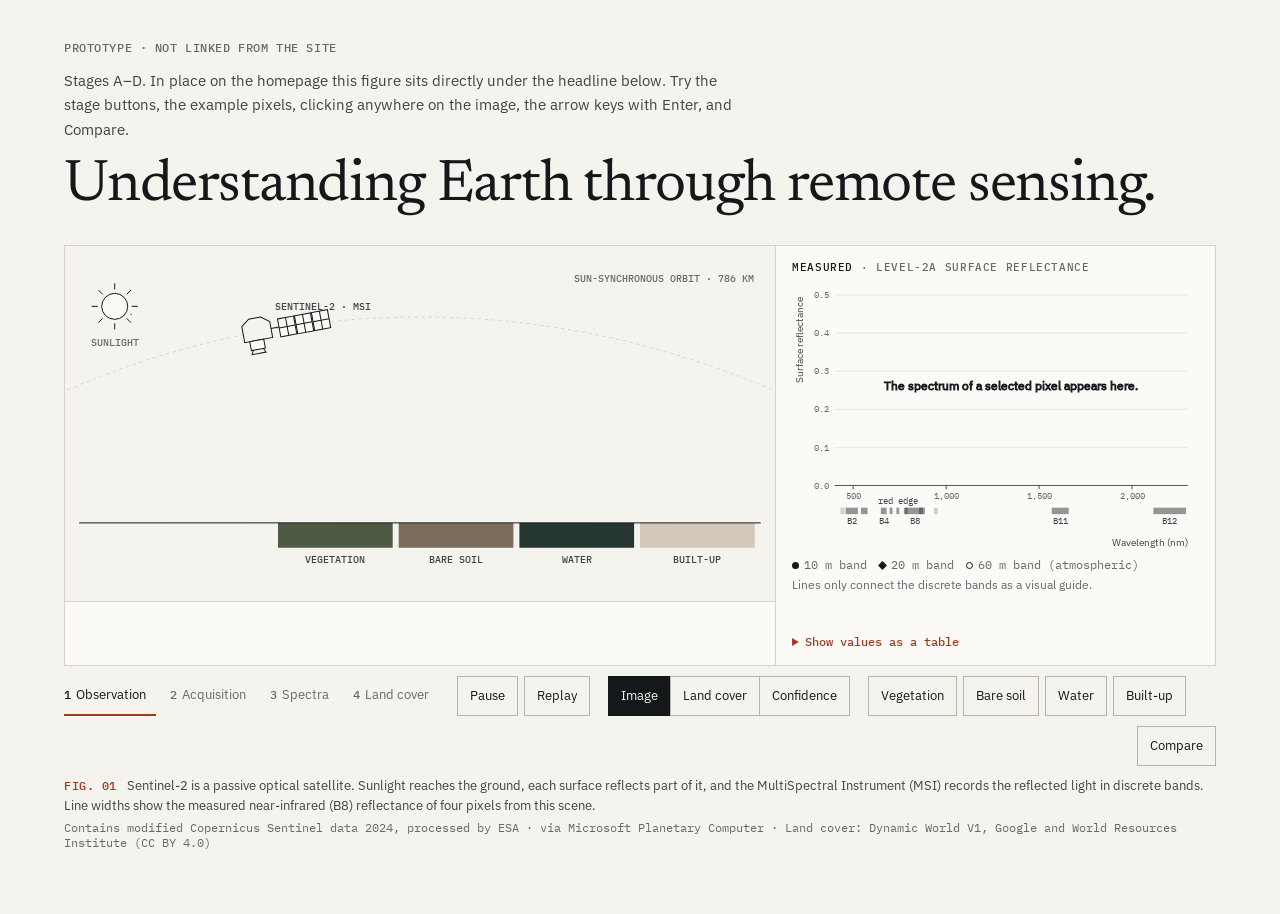
==== commit 66b2b71d: "Version Sentinel-2 data requests so browsers refetch regenerated data Co-Authored-By: Claude Opus 5." ====
--- a/sentinel2-prototype.html
+++ b/sentinel2-prototype.html
@@ -7,7 +7,7 @@
     <title>Prototype: Sentinel-2 spectral visualization</title>
     <link rel="stylesheet" href="styles.css?v=66">
     <link rel="stylesheet" href="s2-viz.css?v=2">
-    <script src="s2-viz.js?v=2" defer></script>
+    <script src="s2-viz.js?v=3" defer></script>
     <style>
       body{padding:40px var(--gutter) 64px;max-width:1440px;margin:0 auto}
       .proto-note{max-width:46em;color:var(--ink-2);font-size:15px}
@@ -19,7 +19,7 @@
     <p class="proto-note">Stages A–D. In place on the homepage this figure sits directly under the headline below. Try the stage buttons, the example pixels, clicking anywhere on the image, the arrow keys with Enter, and Compare.</p>
     <h1 class="proto-h1">Understanding Earth through remote sensing.</h1>
 
-    <figure class="s2viz" data-s2viz data-src="assets/s2/">
+    <figure class="s2viz" data-s2viz data-src="assets/s2/" data-version="2">
       <img class="s2viz-fallback" src="assets/s2/truecolor.webp" width="432" height="216" alt="Sentinel-2 true-colour image of the south shore of the Geiseltalsee at Braunsbedra, Germany, 28 August 2024: the lake at the top, the town in the middle and harvested fields at the bottom.">
       <figcaption><span class="fig-no">Fig. 01</span><span class="s2viz-caption">Sentinel-2 Level-2A image of the south shore of the Geiseltalsee at Braunsbedra, Germany, 28 August 2024.</span><span class="s2viz-credit">Contains modified Copernicus Sentinel data 2024, processed by ESA · via Microsoft Planetary Computer · Land cover: Dynamic World V1, Google and World Resources Institute (CC BY 4.0)</span></figcaption>
     </figure>
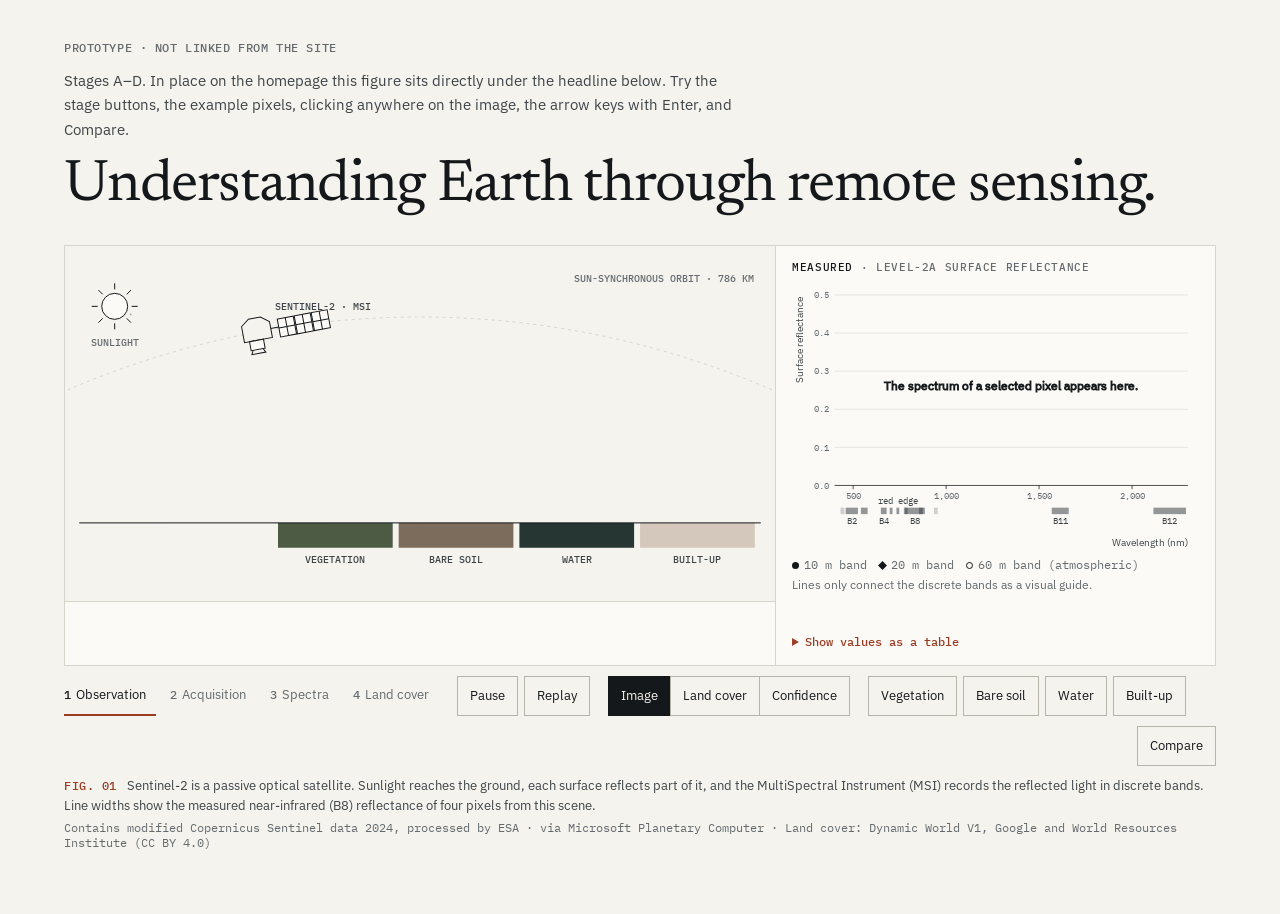
==== commit df034c4a: "Sentinel-2 visualization: mobile-friendly controls and stage A layout - On single-column layouts, mo" ====
--- a/sentinel2-prototype.html
+++ b/sentinel2-prototype.html
@@ -6,8 +6,8 @@
     <meta name="robots" content="noindex">
     <title>Prototype: Sentinel-2 spectral visualization</title>
     <link rel="stylesheet" href="styles.css?v=66">
-    <link rel="stylesheet" href="s2-viz.css?v=2">
-    <script src="s2-viz.js?v=3" defer></script>
+    <link rel="stylesheet" href="s2-viz.css?v=3">
+    <script src="s2-viz.js?v=4" defer></script>
     <style>
       body{padding:40px var(--gutter) 64px;max-width:1440px;margin:0 auto}
       .proto-note{max-width:46em;color:var(--ink-2);font-size:15px}
--- a/s2-viz.css
+++ b/s2-viz.css
@@ -89,17 +89,33 @@
 @media(max-width:1180px){
   .s2viz-body{grid-template-columns:1fr}
   .s2viz-stagecol{border-right:0;border-bottom:1px solid var(--rule)}
+  /* Controls are moved inside the frame, right under the map (see placeControls in s2-viz.js). */
+  .s2viz-body>.s2viz-controls{padding:12px 16px 14px;border-bottom:1px solid var(--rule)}
 }
 @media(max-width:560px){
-  .s2viz-controls{gap:10px}
-  .s2viz-steps{width:100%}
-  .s2viz-examples{width:100%}
-  .s2viz-examples button{flex:1 1 calc(50% - 6px)}
-  .s2viz-pin{margin-left:0}
+  .s2viz-body>.s2viz-controls{padding:10px 12px 12px}
+  .s2viz-controls{gap:8px}
+  .s2viz-steps{display:grid;grid-template-columns:repeat(4,minmax(0,1fr));width:100%}
+  .s2viz-steps button{display:flex;flex-direction:column;align-items:center;justify-content:center;gap:1px;padding:4px 2px 6px;font-size:12.5px;line-height:1.2;text-align:center}
+  .s2viz-steps button span{margin:0}
+  .s2viz-steps button+button{margin-left:0}
+  .s2viz-examples{display:grid;grid-template-columns:repeat(4,minmax(0,1fr));width:100%}
+  .s2viz-examples button{padding:0 4px;font-size:12.5px}
+  .s2viz-transport{flex:1 1 auto}
+  .s2viz-transport button,.s2viz-pin{flex:1 1 0}
+  .s2viz-pin{margin-left:0;flex:0 1 auto}
   .s2viz-pixel{grid-template-columns:1fr}
   .s2viz-pred{padding:10px 0 0;border-left:0;border-top:1px dashed var(--rule-strong)}
   .s2viz-views{width:100%}
   .s2viz-views button{flex:1 1 0}
   .s2viz-loupe,.s2viz-loupe-key{display:none}
 }
+@media(max-width:380px){
+  .s2viz-body>.s2viz-controls{padding:10px 10px 12px}
+  .s2viz-steps button,.s2viz-views button{padding-left:0;padding-right:0;font-size:11.5px;letter-spacing:-.01em}
+  .s2viz-steps button span{font-size:10.5px}
+}
+@media(max-width:359px){
+  .s2viz-examples{grid-template-columns:repeat(2,minmax(0,1fr))}
+}
 @media(prefers-reduced-motion:reduce){.s2viz-loupe,.s2viz-loupe-key{transition:none}}
